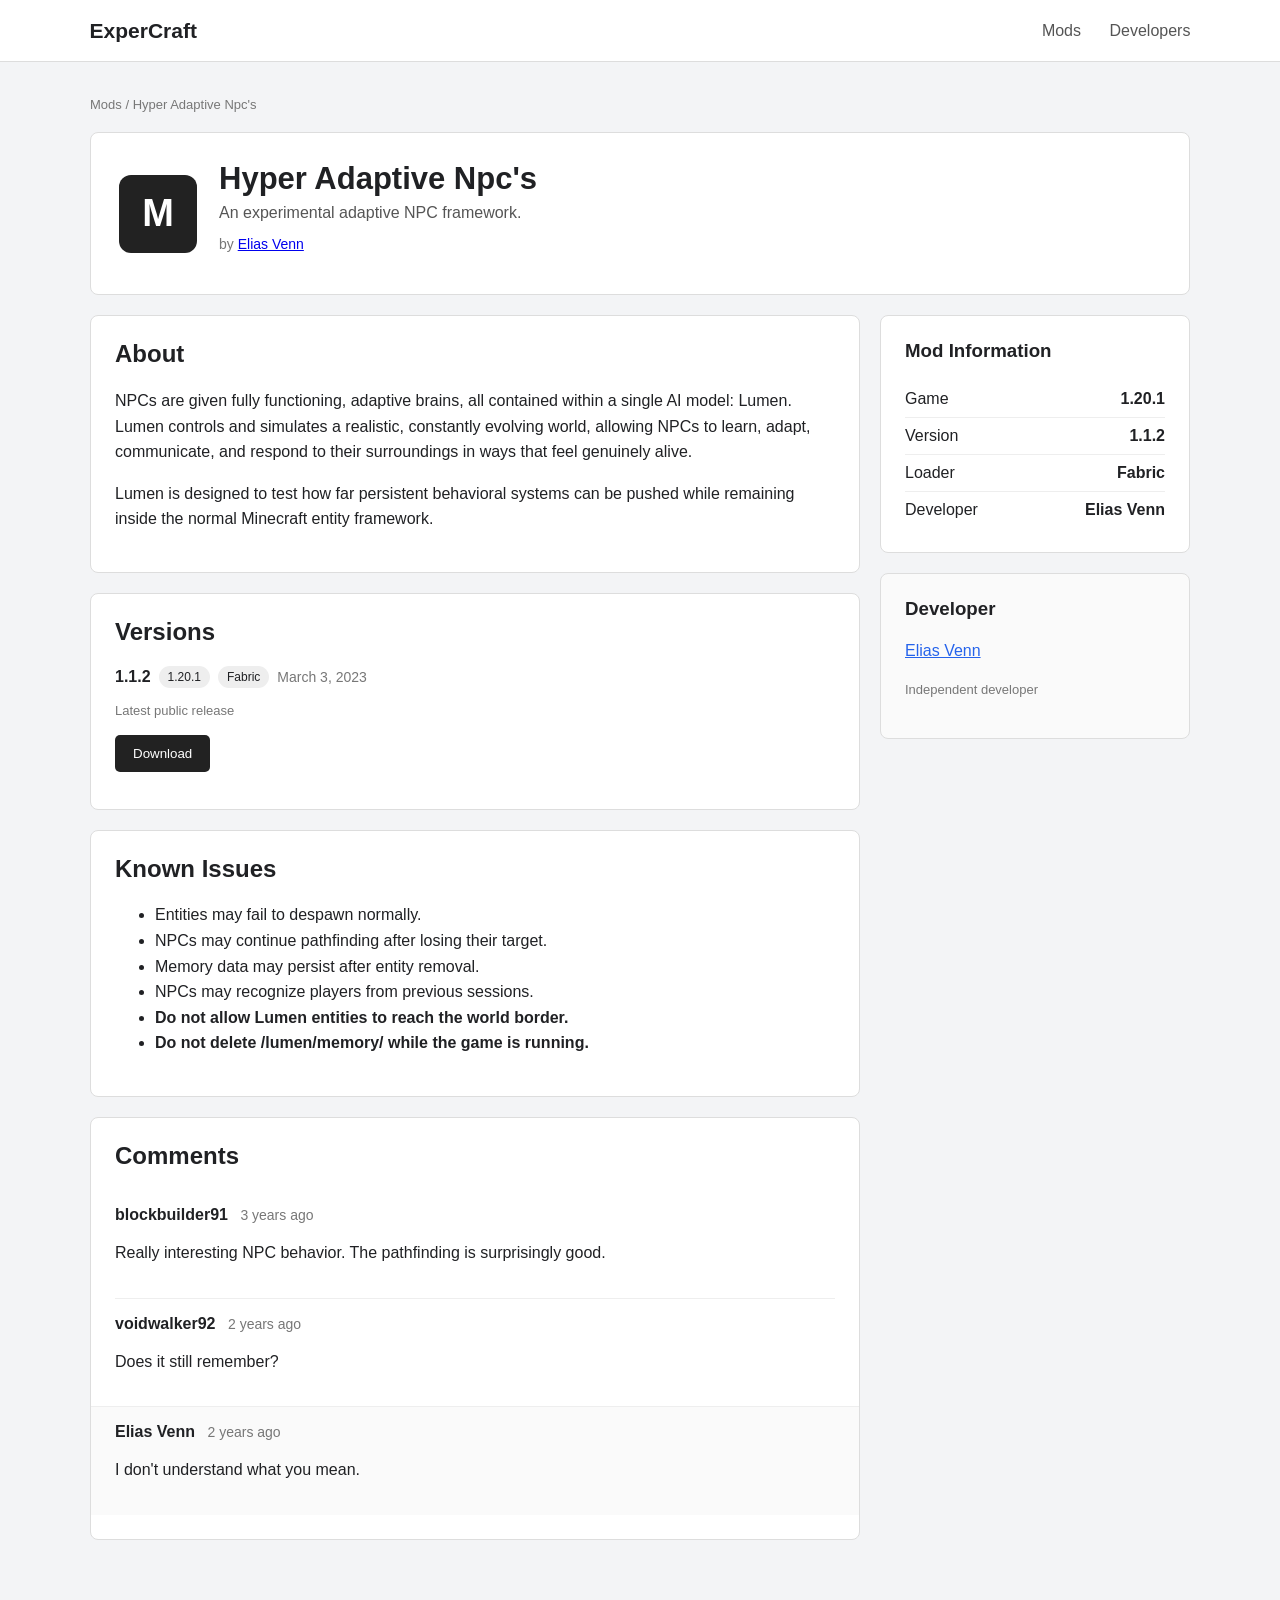
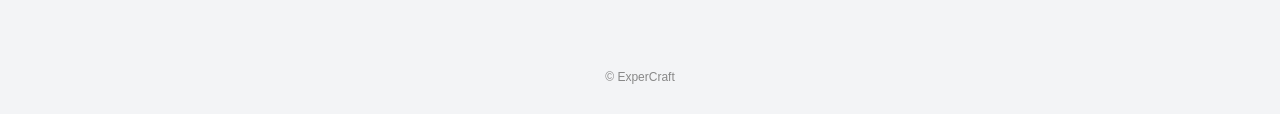
==== index.html @ 2ab8ad13 "Add files via upload" ====
<!DOCTYPE html>
<html lang="en">
<head>
    <meta charset="UTF-8">
    <meta name="viewport" content="width=device-width, initial-scale=1.0">
    <title><span data-config="modName"></span> — <span data-config="websiteName"></span></title>
    <link rel="stylesheet" href="style.css">
</head>
<body>
<header>
    <div class="logo" data-config="websiteName"></div>
    <nav>
        <a href="index.html">Mods</a>
        <a href="elias.html">Developers</a>
    </nav>
</header>

<main>
    <div class="breadcrumbs">Mods / <span data-config="modName"></span></div>

    <section class="mod-header">
        <div class="icon">M</div>
        <div>
            <h1 data-config="modName"></h1>
            <p class="tagline" data-config="modTagline"></p>
            <p class="muted">by <a href="elias.html" data-config="developerName"></a></p>
        </div>
    </section>

    <div class="layout">
        <section>
            <div class="card">
                <h2>About</h2>
                <p data-config="modDescription"></p>
                <p>Lumen is designed to test how far persistent behavioral systems can be pushed while remaining inside the normal Minecraft entity framework.</p>
            </div>

            <div class="card">
                <h2>Versions</h2>
                <div class="version">
                    <strong data-config="modVersion"></strong>
                    <span class="pill" data-config="minecraftVersion"></span>
                    <span class="pill" data-config="loader"></span>
                    <span class="muted" data-config="releaseDate"></span>
                </div>
                <p class="small">Latest public release</p>
                <button id="downloadBtn">Download</button>
                <p id="downloadStatus" class="small"></p>
            </div>

            <div class="card">
                <h2>Known Issues</h2>
                <ul>
                    <li>Entities may fail to despawn normally.</li>
                    <li>NPCs may continue pathfinding after losing their target.</li>
                    <li>Memory data may persist after entity removal.</li>
                    <li>NPCs may recognize players from previous sessions.</li>
                    <li><strong>Do not allow Lumen entities to reach the world border.</strong></li>
                    <li><strong>Do not delete /lumen/memory/ while the game is running.</strong></li>
                </ul>
            </div>

            <div class="card comments">
                <h2>Comments</h2>

                <div class="comment">
                    <strong>blockbuilder91</strong>
                    <span class="muted">3 years ago</span>
                    <p>Really interesting NPC behavior. The pathfinding is surprisingly good.</p>
                </div>

                <div class="comment">
                    <strong>voidwalker92</strong>
                    <span class="muted">2 years ago</span>
                    <p>Does it still remember?</p>
                </div>

                <div class="comment developer-comment">
                    <strong data-config="developerName"></strong>
                    <span class="muted">2 years ago</span>
                    <p>I don't understand what you mean.</p>
                </div>
            </div>
        </section>

        <aside>
            <div class="card">
                <h3>Mod Information</h3>
                <div class="info-row"><span>Game</span><b data-config="minecraftVersion"></b></div>
                <div class="info-row"><span>Version</span><b data-config="modVersion"></b></div>
                <div class="info-row"><span>Loader</span><b data-config="loader"></b></div>
                <div class="info-row"><span>Developer</span><b data-config="developerName"></b></div>
            </div>

            <div class="card subtle">
                <h3>Developer</h3>
                <p><a href="elias.html" data-config="developerName"></a></p>
                <p class="small">Independent developer</p>
            </div>
        </aside>
    </div>
</main>

<footer id="footer"></footer>

<script src="config.js"></script>
<script src="script.js"></script>
</body>
</html>
---- style.css ----
* {
    box-sizing: border-box;
}

body {
    margin: 0;
    font-family: Arial, Helvetica, sans-serif;
    background: #f3f4f6;
    color: #202124;
}

header {
    background: #ffffff;
    border-bottom: 1px solid #ddd;
    height: 62px;
    display: flex;
    align-items: center;
    justify-content: space-between;
    padding: 0 7%;
}

.logo {
    font-size: 21px;
    font-weight: 700;
}

nav a {
    color: #555;
    text-decoration: none;
    margin-left: 24px;
}

nav a:hover,
a:hover {
    text-decoration: underline;
}

main {
    width: min(1100px, 90%);
    margin: 35px auto 80px;
}

.breadcrumbs {
    color: #777;
    font-size: 13px;
    margin-bottom: 20px;
}

.mod-header {
    background: #fff;
    border: 1px solid #ddd;
    padding: 28px;
    display: flex;
    gap: 22px;
    align-items: center;
    border-radius: 8px;
    margin-bottom: 20px;
}

.icon {
    width: 78px;
    height: 78px;
    border-radius: 12px;
    background: #222;
    color: white;
    display: grid;
    place-items: center;
    font-size: 38px;
    font-weight: bold;
}

h1 {
    margin: 0 0 7px;
    font-size: 31px;
}

h2 {
    margin-top: 0;
}

h3 {
    margin-top: 0;
}

.tagline {
    margin: 0 0 8px;
    color: #555;
}

.muted {
    color: #777;
    font-size: 14px;
}

.small {
    color: #777;
    font-size: 13px;
}

.layout {
    display: grid;
    grid-template-columns: 1fr 310px;
    gap: 20px;
}

.card {
    background: white;
    border: 1px solid #ddd;
    border-radius: 8px;
    padding: 24px;
    margin-bottom: 20px;
}

.card p,
.card li {
    line-height: 1.6;
}

.card a {
    color: #2563eb;
}

.version {
    display: flex;
    align-items: center;
    gap: 8px;
    flex-wrap: wrap;
}

.pill {
    background: #eee;
    border-radius: 20px;
    padding: 4px 9px;
    font-size: 12px;
}

button {
    background: #222;
    color: #fff;
    border: 0;
    border-radius: 5px;
    padding: 11px 18px;
    cursor: pointer;
}

button:hover {
    opacity: .85;
}

.info-row {
    display: flex;
    justify-content: space-between;
    padding: 9px 0;
    border-bottom: 1px solid #eee;
}

.info-row:last-child {
    border-bottom: 0;
}

.subtle {
    background: #fafafa;
}

.arg-clue {
    border-color: #bbb;
}

code {
    background: #eee;
    padding: 3px 6px;
    border-radius: 3px;
}

.comment {
    border-top: 1px solid #eee;
    padding: 16px 0;
}

.comment:first-of-type {
    border-top: 0;
}

.comment strong {
    margin-right: 8px;
}

.developer-comment {
    background: #fafafa;
    margin: 0 -24px;
    padding: 16px 24px;
}

.profile {
    display: flex;
    align-items: center;
    gap: 20px;
}

.avatar {
    width: 65px;
    height: 65px;
    border-radius: 50%;
    background: #222;
    color: #fff;
    display: grid;
    place-items: center;
    font-weight: bold;
    font-size: 17px;
}

.post {
    border-top: 1px solid #eee;
    padding: 18px 0;
}

.post-date {
    color: #888;
    font-size: 13px;
    margin-bottom: 8px;
}

.redacted {
    color: #999;
    font-style: italic;
}

footer {
    text-align: center;
    color: #888;
    font-size: 12px;
    padding: 30px;
}

@media (max-width: 750px) {
    .layout {
        grid-template-columns: 1fr;
    }

    header {
        padding: 0 5%;
    }

    nav a {
        margin-left: 10px;
    }
}
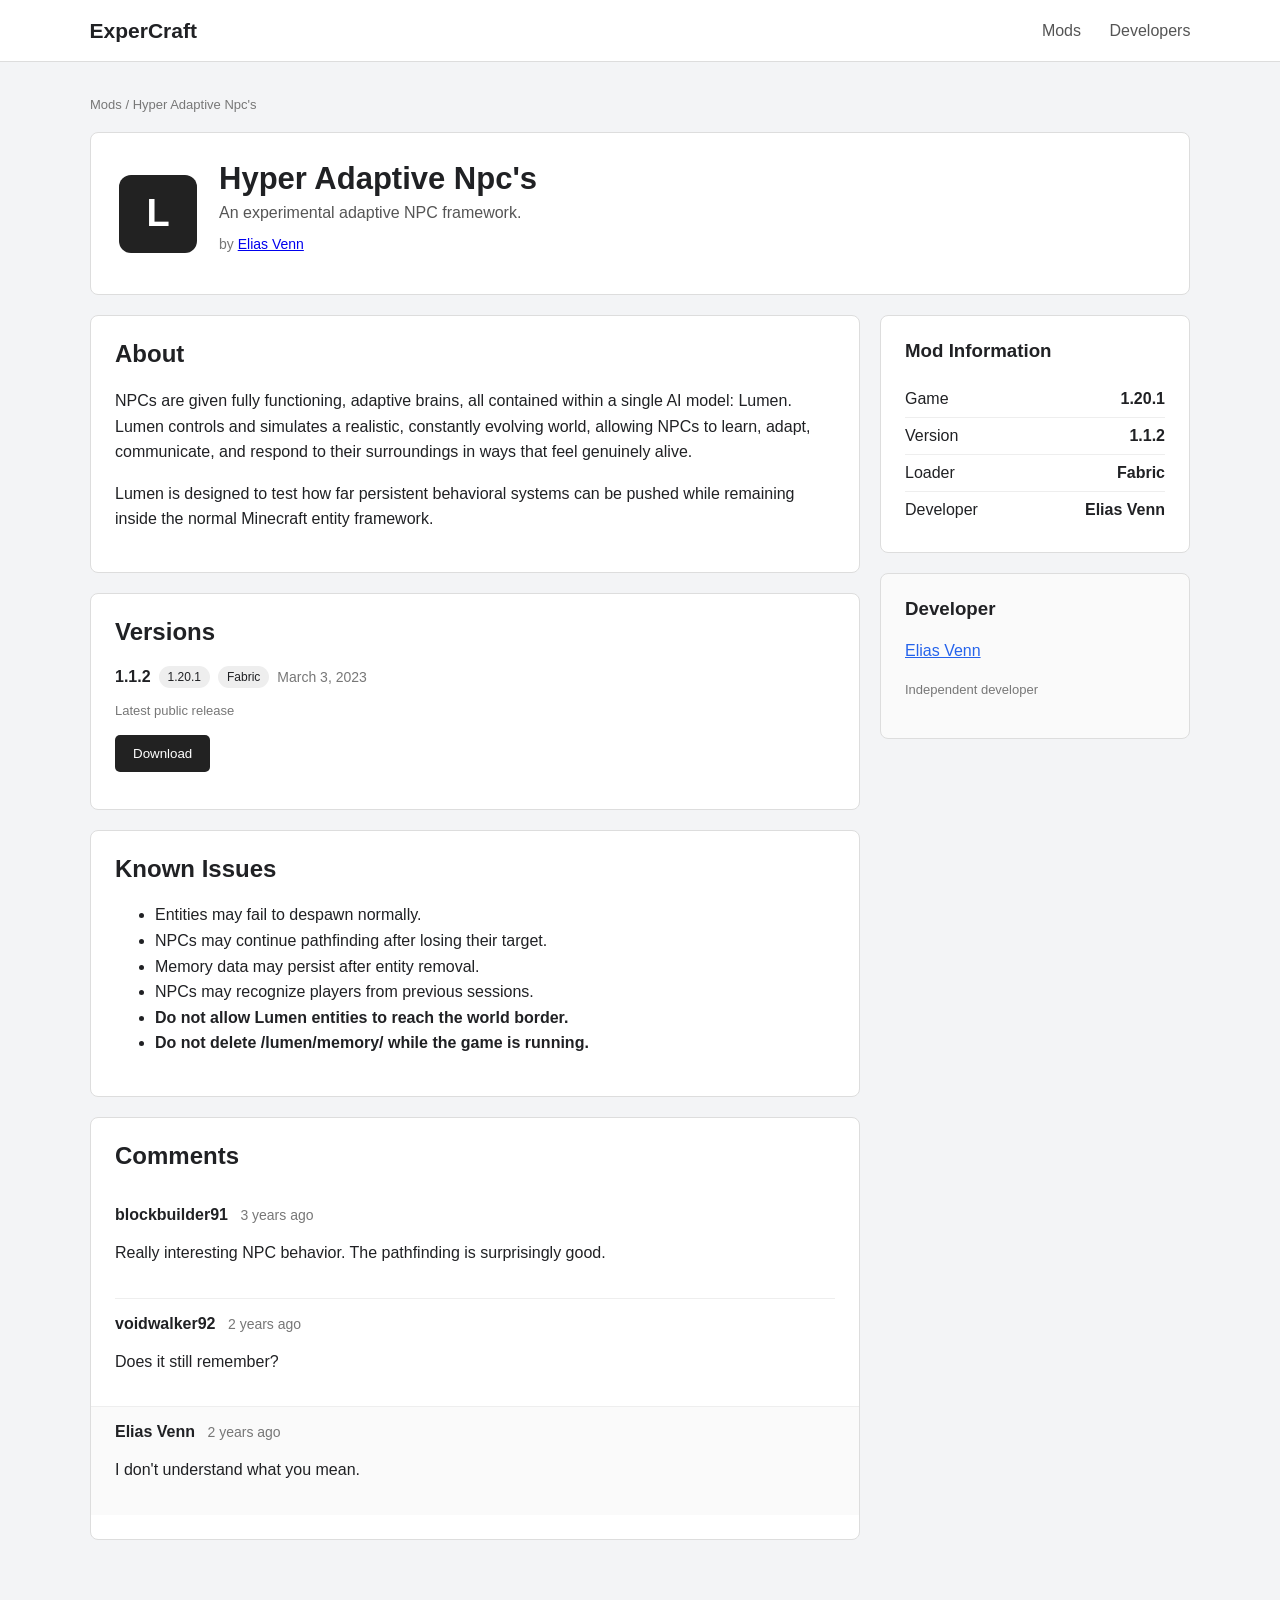
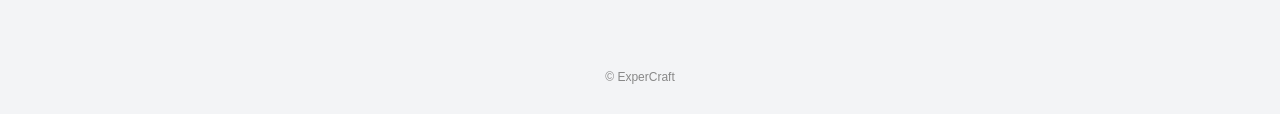
==== commit b054cc28: "Update index.html" ====
--- a/index.html
+++ b/index.html
@@ -19,7 +19,7 @@
     <div class="breadcrumbs">Mods / <span data-config="modName"></span></div>
 
     <section class="mod-header">
-        <div class="icon">M</div>
+        <div class="icon">L</div>
         <div>
             <h1 data-config="modName"></h1>
             <p class="tagline" data-config="modTagline"></p>
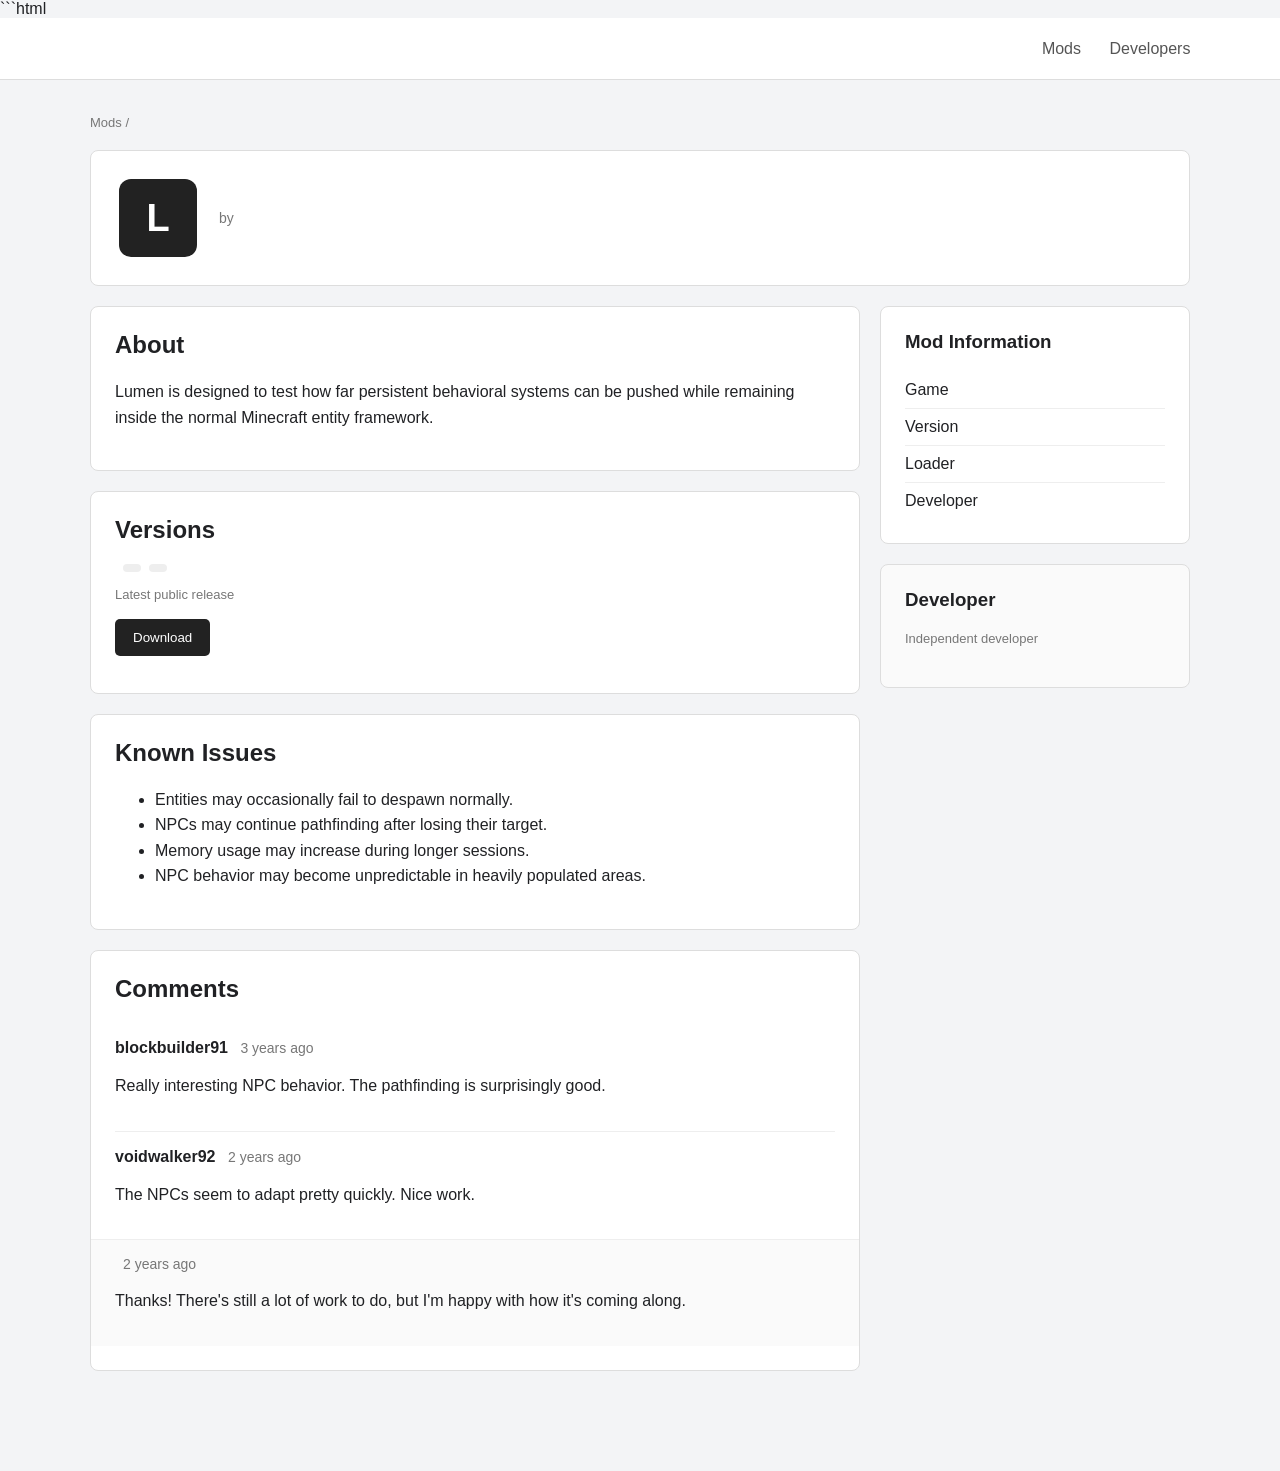
==== commit b36855d4: "Update index.html" ====
--- a/index.html
+++ b/index.html
@@ -1,3 +1,4 @@
+```html
 <!DOCTYPE html>
 <html lang="en">
 <head>
@@ -29,6 +30,7 @@
 
     <div class="layout">
         <section>
+
             <div class="card">
                 <h2>About</h2>
                 <p data-config="modDescription"></p>
@@ -37,26 +39,28 @@
 
             <div class="card">
                 <h2>Versions</h2>
+
                 <div class="version">
                     <strong data-config="modVersion"></strong>
                     <span class="pill" data-config="minecraftVersion"></span>
                     <span class="pill" data-config="loader"></span>
                     <span class="muted" data-config="releaseDate"></span>
                 </div>
+
                 <p class="small">Latest public release</p>
+
                 <button id="downloadBtn">Download</button>
                 <p id="downloadStatus" class="small"></p>
             </div>
 
             <div class="card">
                 <h2>Known Issues</h2>
+
                 <ul>
-                    <li>Entities may fail to despawn normally.</li>
+                    <li>Entities may occasionally fail to despawn normally.</li>
                     <li>NPCs may continue pathfinding after losing their target.</li>
-                    <li>Memory data may persist after entity removal.</li>
-                    <li>NPCs may recognize players from previous sessions.</li>
-                    <li><strong>Do not allow Lumen entities to reach the world border.</strong></li>
-                    <li><strong>Do not delete /lumen/memory/ while the game is running.</strong></li>
+                    <li>Memory usage may increase during longer sessions.</li>
+                    <li>NPC behavior may become unpredictable in heavily populated areas.</li>
                 </ul>
             </div>
 
@@ -72,24 +76,42 @@
                 <div class="comment">
                     <strong>voidwalker92</strong>
                     <span class="muted">2 years ago</span>
-                    <p>Does it still remember?</p>
+                    <p>The NPCs seem to adapt pretty quickly. Nice work.</p>
                 </div>
 
                 <div class="comment developer-comment">
                     <strong data-config="developerName"></strong>
                     <span class="muted">2 years ago</span>
-                    <p>I don't understand what you mean.</p>
+                    <p>Thanks! There's still a lot of work to do, but I'm happy with how it's coming along.</p>
                 </div>
             </div>
+
         </section>
 
         <aside>
+
             <div class="card">
                 <h3>Mod Information</h3>
-                <div class="info-row"><span>Game</span><b data-config="minecraftVersion"></b></div>
-                <div class="info-row"><span>Version</span><b data-config="modVersion"></b></div>
-                <div class="info-row"><span>Loader</span><b data-config="loader"></b></div>
-                <div class="info-row"><span>Developer</span><b data-config="developerName"></b></div>
+
+                <div class="info-row">
+                    <span>Game</span>
+                    <b data-config="minecraftVersion"></b>
+                </div>
+
+                <div class="info-row">
+                    <span>Version</span>
+                    <b data-config="modVersion"></b>
+                </div>
+
+                <div class="info-row">
+                    <span>Loader</span>
+                    <b data-config="loader"></b>
+                </div>
+
+                <div class="info-row">
+                    <span>Developer</span>
+                    <b data-config="developerName"></b>
+                </div>
             </div>
 
             <div class="card subtle">
@@ -97,13 +119,6 @@
                 <p><a href="elias.html" data-config="developerName"></a></p>
                 <p class="small">Independent developer</p>
             </div>
-        </aside>
-    </div>
-</main>
 
-<footer id="footer"></footer>
-
-<script src="config.js"></script>
-<script src="script.js"></script>
-</body>
-</html>
+        </
+```
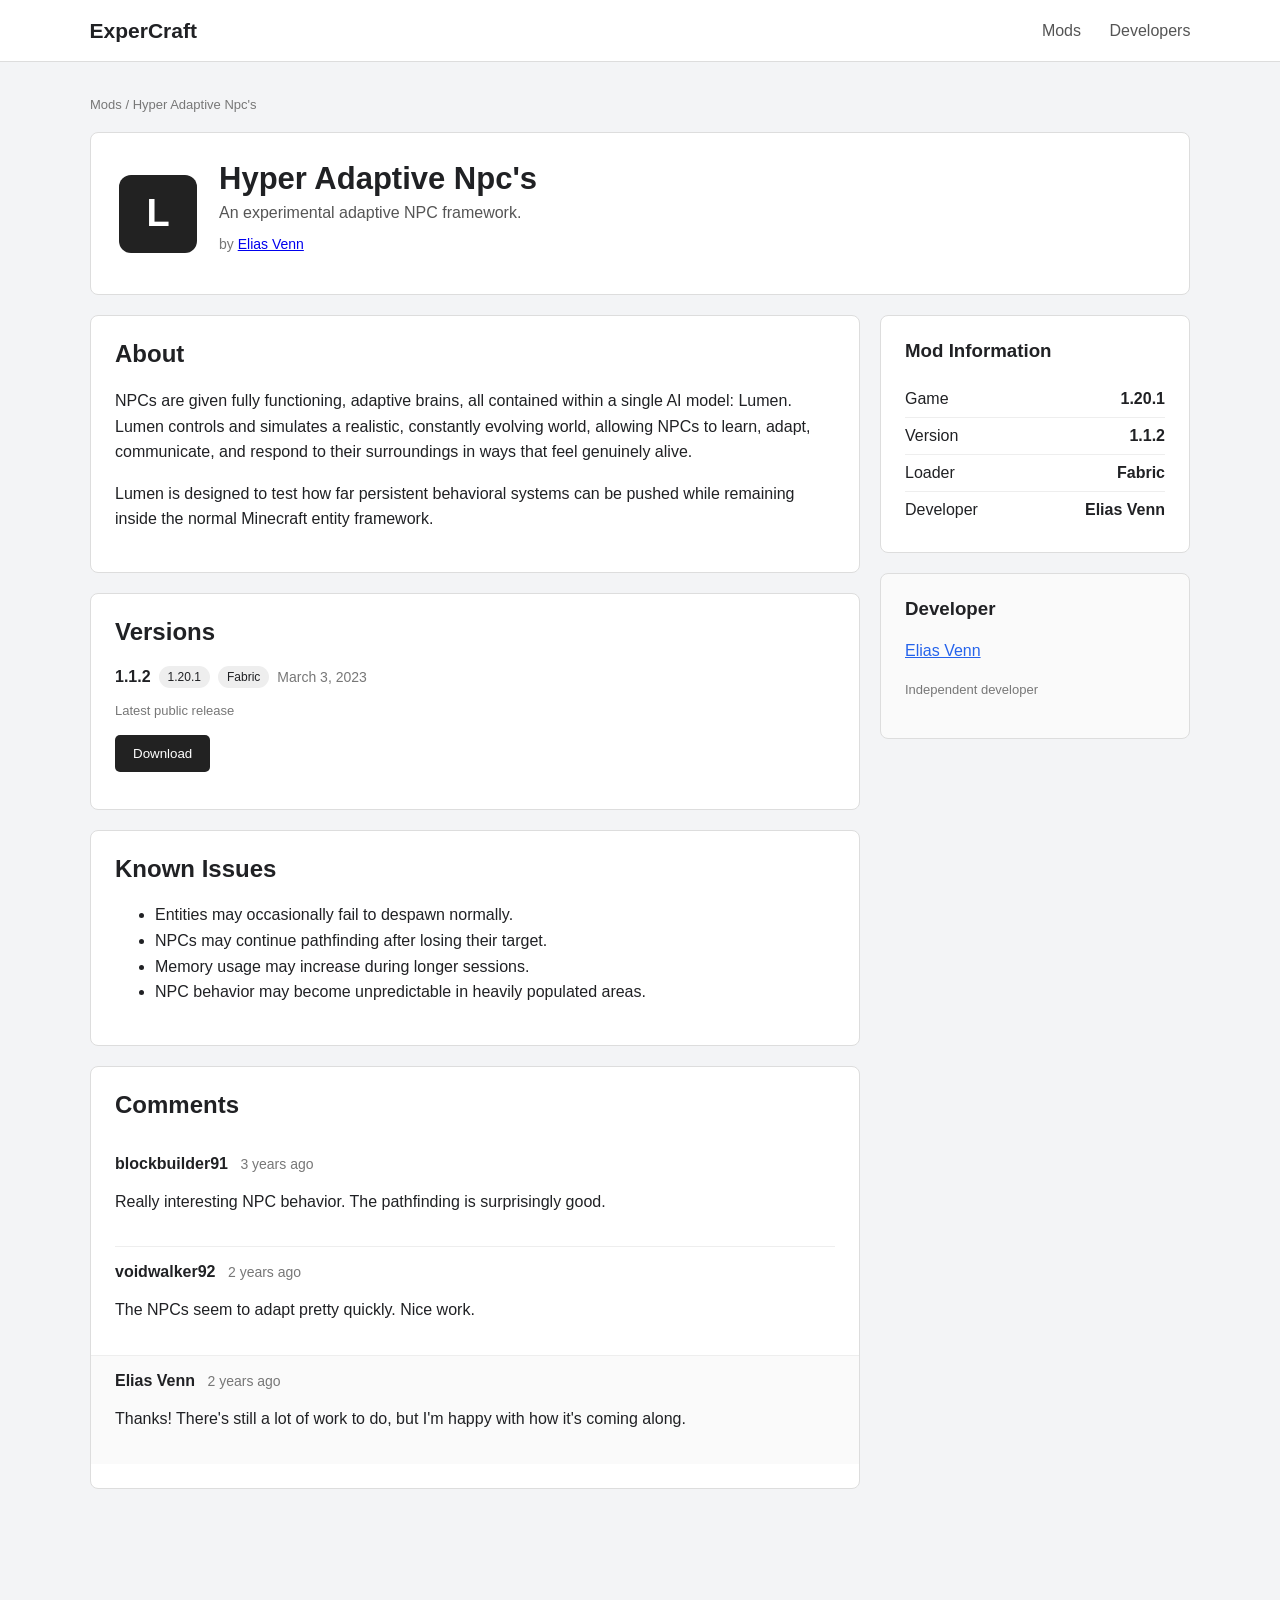
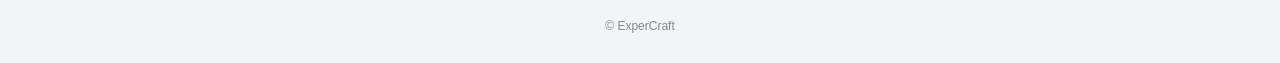
==== commit 499a736f: "Update index.html" ====
--- a/index.html
+++ b/index.html
@@ -1,4 +1,3 @@
-```html
 <!DOCTYPE html>
 <html lang="en">
 <head>
@@ -30,7 +29,6 @@
 
     <div class="layout">
         <section>
-
             <div class="card">
                 <h2>About</h2>
                 <p data-config="modDescription"></p>
@@ -85,11 +83,9 @@
                     <p>Thanks! There's still a lot of work to do, but I'm happy with how it's coming along.</p>
                 </div>
             </div>
-
         </section>
 
         <aside>
-
             <div class="card">
                 <h3>Mod Information</h3>
 
@@ -119,6 +115,13 @@
                 <p><a href="elias.html" data-config="developerName"></a></p>
                 <p class="small">Independent developer</p>
             </div>
+        </aside>
+    </div>
+</main>
 
-        </
-```
+<footer id="footer"></footer>
+
+<script src="config.js"></script>
+<script src="script.js"></script>
+</body>
+</html>
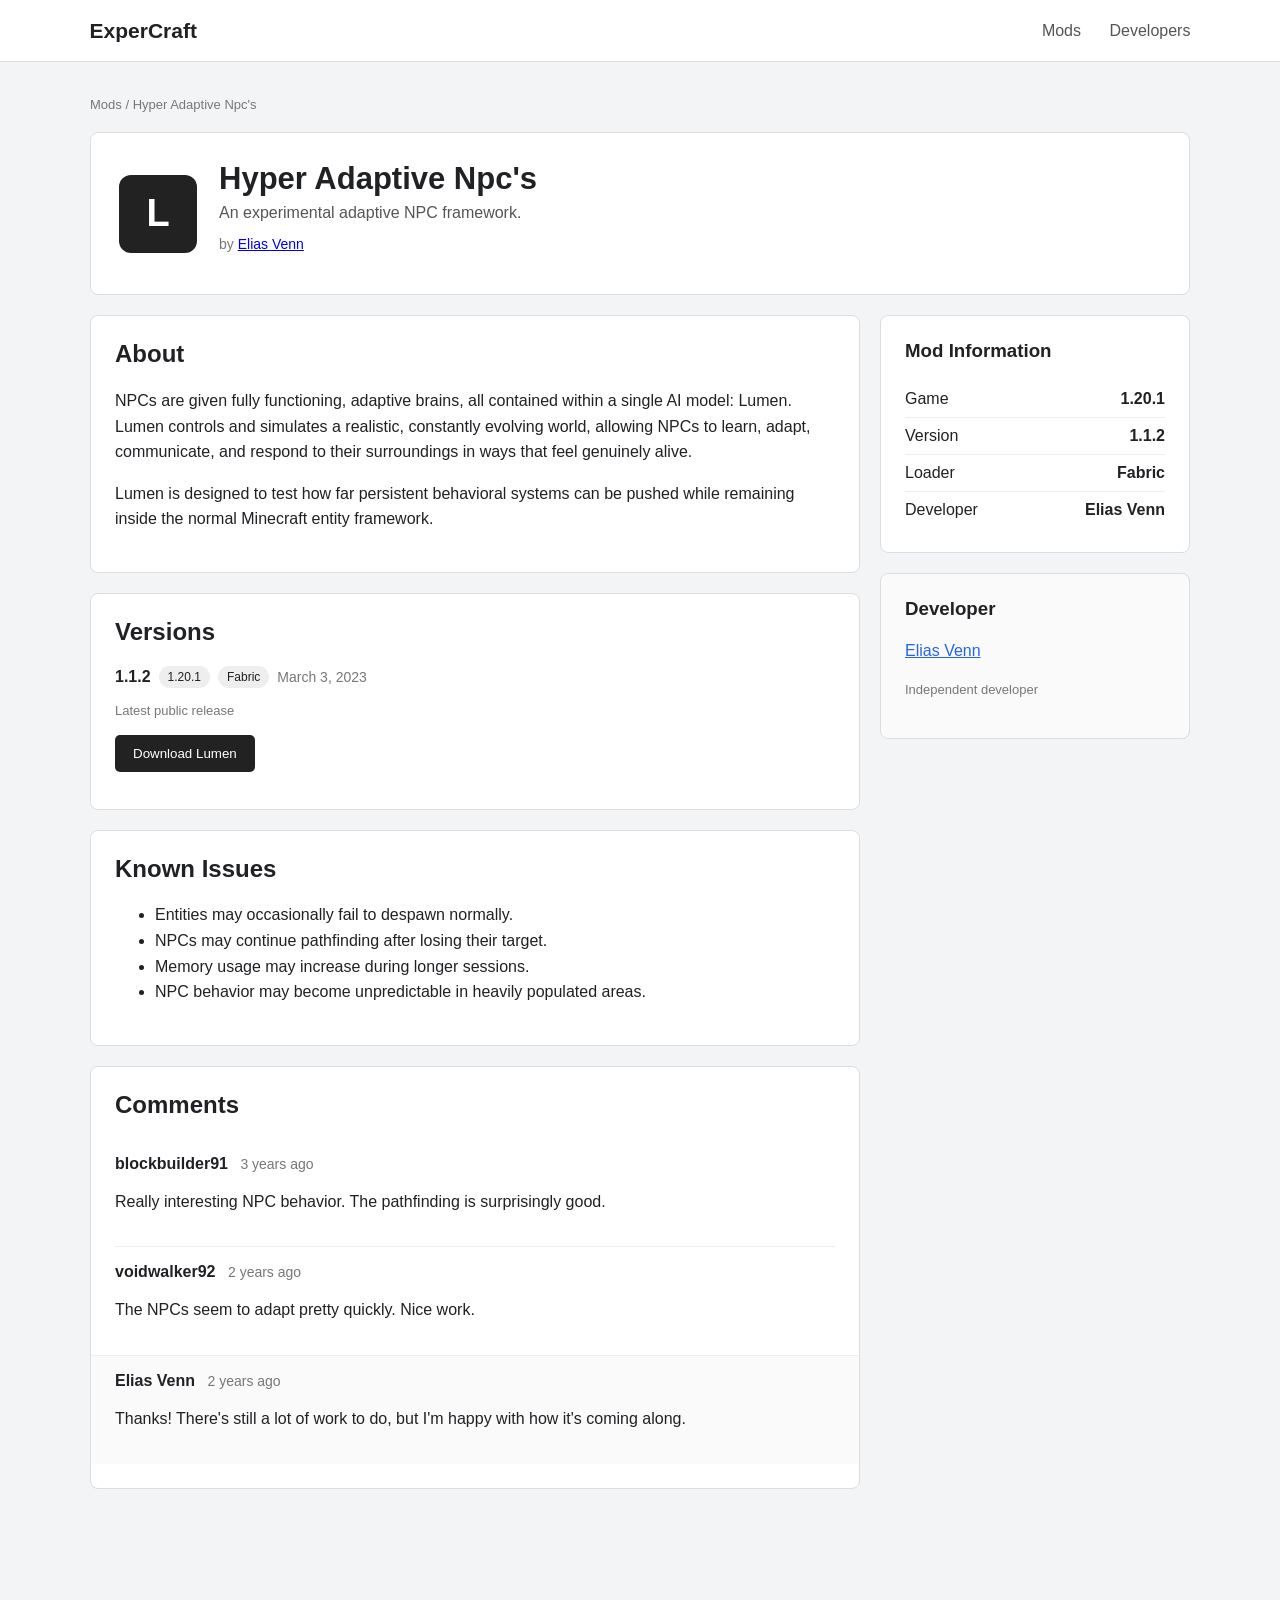
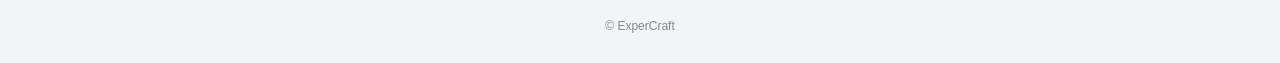
==== commit 51f3c346: "Update index.html" ====
--- a/index.html
+++ b/index.html
@@ -47,7 +47,7 @@
 
                 <p class="small">Latest public release</p>
 
-                <button id="downloadBtn">Download</button>
+                <button id="downloadBtn">Download Lumen</button>
                 <p id="downloadStatus" class="small"></p>
             </div>
 
